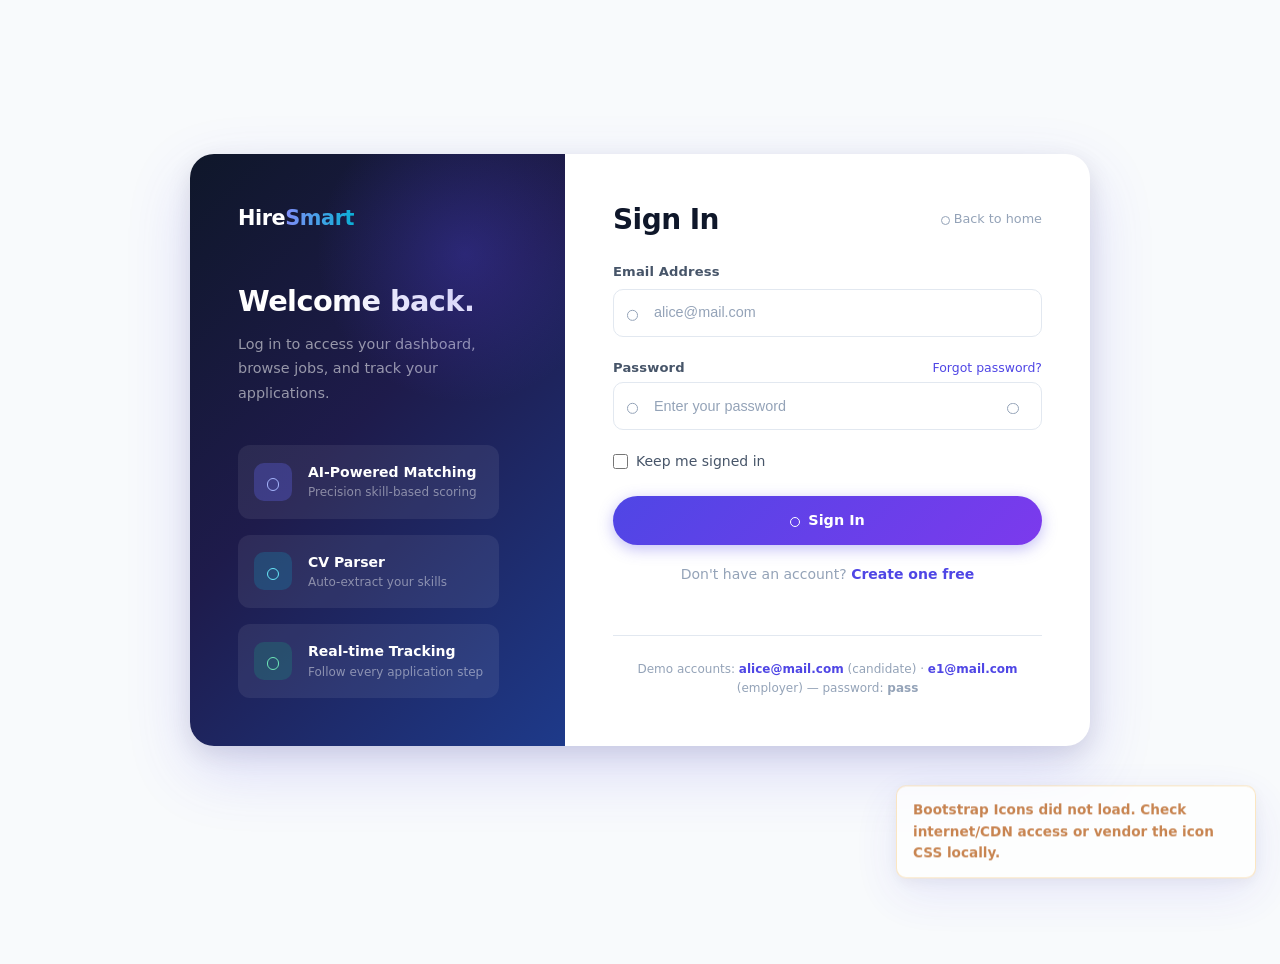
==== frontend/dashboard_candidate.html @ 5da50baa "tried frontend, fixed connection b/w frontend and backend" ====
<!DOCTYPE html>
<html lang="en">
<head>
  <meta charset="UTF-8">
  <meta name="viewport" content="width=device-width, initial-scale=1.0">
  <title>Dashboard — HireSmart</title>
  <link href="https://cdn.jsdelivr.net/npm/bootstrap@5.3.0/dist/css/bootstrap.min.css" rel="stylesheet">
  <link href="https://cdn.jsdelivr.net/npm/bootstrap-icons@1.11.0/font/bootstrap-icons.css" rel="stylesheet">
  <link href="https://fonts.googleapis.com/css2?family=Inter:wght@300;400;500;600;700;800&display=swap" rel="stylesheet">
  <link href="styles.css" rel="stylesheet">
</head>
<body>

<div class="sidebar-overlay" id="sidebarOverlay" onclick="closeSidebar()"></div>

<div class="app-layout">

  <!-- Sidebar -->
  <aside class="sidebar" id="sidebar">
    <div class="sidebar-brand">
      <a href="index.html" class="sidebar-brand-text text-decoration-none">Hire<span>Smart</span></a>
    </div>

    <div class="sidebar-section-label">Main</div>
    <nav class="sidebar-nav">
      <a href="dashboard_candidate.html" class="sidebar-link active">
        <i class="bi bi-grid-1x2"></i> Dashboard
      </a>
      <a href="jobs.html" class="sidebar-link">
        <i class="bi bi-briefcase"></i> Browse Jobs
      </a>
      <a href="applications.html" class="sidebar-link">
        <i class="bi bi-send"></i> My Applications
      </a>
      <a href="parse_cv.html" class="sidebar-link">
        <i class="bi bi-file-earmark-person"></i> Parse CV
      </a>
    </nav>

    <div class="sidebar-section-label">Account</div>
    <nav class="sidebar-nav">
      <a href="#" class="sidebar-link">
        <i class="bi bi-person-circle"></i> My Profile
      </a>
      <a href="#" class="sidebar-link">
        <i class="bi bi-gear"></i> Settings
      </a>
      <a href="login.html" class="sidebar-link" style="color:rgba(239,68,68,.7);">
        <i class="bi bi-box-arrow-left"></i> Log Out
      </a>
    </nav>

    <div class="sidebar-footer">
      <div class="sidebar-user">
        <div class="sidebar-avatar">JS</div>
        <div class="sidebar-user-info">
          <div class="sidebar-user-name">Jane Smith</div>
          <div class="sidebar-user-role">Candidate</div>
        </div>
        <i class="bi bi-three-dots-vertical ms-auto" style="color:rgba(255,255,255,.3);font-size:.85rem;"></i>
      </div>
    </div>
  </aside>

  <!-- Main -->
  <div class="main-content">

    <!-- Header -->
    <header class="main-header">
      <div class="d-flex align-items-center gap-3">
        <button class="sidebar-toggle" onclick="openSidebar()"><i class="bi bi-list"></i></button>
        <div>
          <h1 class="main-header-title">Dashboard</h1>
        </div>
      </div>
      <div class="d-flex align-items-center gap-2">
        <button class="btn-icon" title="Notifications" type="button">
          <i class="bi bi-bell"></i>
        </button>
        <div class="sidebar-avatar" style="width:36px;height:36px;font-size:.78rem;cursor:pointer;">JS</div>
      </div>
    </header>

    <div class="main-body">

      <!-- Welcome Banner -->
      <div class="mb-4 p-4 animate-fade-up" style="background:var(--grad-primary);border-radius:var(--radius-xl);position:relative;overflow:hidden;">
        <div style="position:absolute;right:-20px;top:-20px;width:180px;height:180px;border-radius:50%;background:rgba(255,255,255,.07);"></div>
        <div style="position:absolute;right:80px;bottom:-30px;width:120px;height:120px;border-radius:50%;background:rgba(255,255,255,.05);"></div>
        <div class="position-relative">
          <p style="color:rgba(255,255,255,.7);font-size:.8rem;font-weight:600;letter-spacing:.06em;text-transform:uppercase;margin-bottom:.4rem;">Good morning</p>
          <h2 id="welcomeTitle" style="color:#fff;font-weight:800;font-size:1.6rem;letter-spacing:-.02em;margin-bottom:.5rem;">Welcome back!</h2>
          <p style="color:rgba(255,255,255,.65);font-size:.875rem;margin-bottom:1.25rem;">You have <strong style="color:#fff;">3 new job matches</strong> and <strong style="color:#fff;">1 pending interview</strong> this week.</p>
          <div class="d-flex gap-2 flex-wrap">
            <a href="jobs.html" class="btn btn-sm" style="background:rgba(255,255,255,.15);color:#fff;border:1px solid rgba(255,255,255,.2);border-radius:var(--radius-pill);font-weight:600;font-size:.82rem;padding:.4rem 1rem;text-decoration:none;">
              <i class="bi bi-search me-1"></i> Browse Jobs
            </a>
            <a href="parse_cv.html" class="btn btn-sm" style="background:rgba(255,255,255,.1);color:rgba(255,255,255,.8);border:1px solid rgba(255,255,255,.15);border-radius:var(--radius-pill);font-weight:600;font-size:.82rem;padding:.4rem 1rem;text-decoration:none;">
              <i class="bi bi-upload me-1"></i> Update CV
            </a>
          </div>
        </div>
      </div>

      <!-- Stat Cards -->
      <div class="row g-3 mb-4">
        <div class="col-6 col-lg-3 animate-fade-up delay-1">
          <div class="card-stat">
            <div class="stat-icon" style="background:rgba(79,70,229,.1);">
              <i class="bi bi-send" style="color:var(--primary);"></i>
            </div>
            <div class="stat-value">7</div>
            <div class="stat-label">Jobs Applied</div>
            <div class="stat-delta" style="color:var(--success);"><i class="bi bi-arrow-up-short"></i>2 this week</div>
          </div>
        </div>
        <div class="col-6 col-lg-3 animate-fade-up delay-2">
          <div class="card-stat" style="--card-color:var(--warning);">
            <div class="stat-icon" style="background:rgba(245,158,11,.1);">
              <i class="bi bi-calendar-check" style="color:var(--warning);"></i>
            </div>
            <div class="stat-value">1</div>
            <div class="stat-label">Interviews</div>
            <div class="stat-delta" style="color:var(--warning);"><i class="bi bi-clock me-1"></i>Upcoming</div>
          </div>
        </div>
        <div class="col-6 col-lg-3 animate-fade-up delay-3">
          <div class="card-stat">
            <div class="stat-icon" style="background:rgba(16,185,129,.1);">
              <i class="bi bi-graph-up" style="color:var(--success);"></i>
            </div>
            <div class="stat-value">74%</div>
            <div class="stat-label">Avg Match Score</div>
            <div class="stat-delta" style="color:var(--success);"><i class="bi bi-arrow-up-short"></i>+6% from profile</div>
          </div>
        </div>
        <div class="col-6 col-lg-3 animate-fade-up delay-4">
          <div class="card-stat">
            <div class="stat-icon" style="background:rgba(6,182,212,.1);">
              <i class="bi bi-award" style="color:var(--accent);"></i>
            </div>
            <div class="stat-value">12</div>
            <div class="stat-label">Skills Listed</div>
            <div class="stat-delta" style="color:var(--accent);"><i class="bi bi-plus me-1"></i>Add more skills</div>
          </div>
        </div>
      </div>

      <div class="row g-4">

        <!-- Top Matches -->
        <div class="col-lg-7">
          <div class="card-modern h-100">
            <div class="d-flex align-items-center justify-content-between p-4 pb-3">
              <div>
                <h6 class="fw-700 mb-0">Top Job Matches</h6>
                <p class="text-muted mb-0" style="font-size:.78rem;">Based on your skill profile</p>
              </div>
              <a href="jobs.html" class="btn btn-soft-primary btn-sm">View All</a>
            </div>
            <div class="section-divider" style="margin:0;"></div>

            <div id="topMatchesList">
            <!-- Job match item -->
            <div class="p-4 d-flex align-items-start gap-3" style="border-bottom:1px solid var(--border);">
              <div class="company-logo-placeholder">TS</div>
              <div style="flex:1;min-width:0;">
                <div class="d-flex align-items-start justify-content-between gap-2 mb-1">
                  <div>
                    <div class="fw-700" style="font-size:.95rem;">Full Stack Developer</div>
                    <div style="font-size:.78rem;color:var(--text-muted);">TechSphere Inc. · Remote</div>
                  </div>
                  <span class="badge-modern badge-open flex-shrink-0">Open</span>
                </div>
                <div class="d-flex flex-wrap gap-1 mb-2 mt-1">
                  <span class="skill-tag programming">Python</span>
                  <span class="skill-tag framework">React</span>
                  <span class="skill-tag database">MySQL</span>
                </div>
                <div class="d-flex align-items-center justify-content-between">
                  <span style="font-size:.78rem;color:var(--text-muted);"><i class="bi bi-cash-coin me-1"></i>$60k–$90k</span>
                  <a href="jobs.html" class="btn btn-soft-primary" style="font-size:.78rem;padding:.3rem .85rem;">Apply Now</a>
                </div>
              </div>
              <div class="match-ring-wrap match-ring-high flex-shrink-0">
                <svg viewBox="0 0 76 76" width="76" height="76">
                  <circle class="match-ring-bg" cx="38" cy="38" r="32"/>
                  <circle class="match-ring-arc" cx="38" cy="38" r="32" stroke-dasharray="176 201"/>
                </svg>
                <span class="match-ring-value">88%</span>
              </div>
            </div>

            <div class="p-4 d-flex align-items-start gap-3" style="border-bottom:1px solid var(--border);">
              <div class="company-logo-placeholder" style="background:linear-gradient(135deg,#06b6d4,#3b82f6);">CV</div>
              <div style="flex:1;min-width:0;">
                <div class="d-flex align-items-start justify-content-between gap-2 mb-1">
                  <div>
                    <div class="fw-700" style="font-size:.95rem;">Data Analyst</div>
                    <div style="font-size:.78rem;color:var(--text-muted);">CloudVision · Hybrid · Bangalore</div>
                  </div>
                  <span class="badge-modern badge-open flex-shrink-0">Open</span>
                </div>
                <div class="d-flex flex-wrap gap-1 mb-2 mt-1">
                  <span class="skill-tag data">Python</span>
                  <span class="skill-tag data">Tableau</span>
                  <span class="skill-tag database">SQL</span>
                </div>
                <div class="d-flex align-items-center justify-content-between">
                  <span style="font-size:.78rem;color:var(--text-muted);"><i class="bi bi-cash-coin me-1"></i>$45k–$65k</span>
                  <a href="jobs.html" class="btn btn-soft-primary" style="font-size:.78rem;padding:.3rem .85rem;">Apply Now</a>
                </div>
              </div>
              <div class="match-ring-wrap match-ring-mid flex-shrink-0">
                <svg viewBox="0 0 76 76" width="76" height="76">
                  <circle class="match-ring-bg" cx="38" cy="38" r="32"/>
                  <circle class="match-ring-arc" cx="38" cy="38" r="32" stroke-dasharray="127 201"/>
                </svg>
                <span class="match-ring-value">63%</span>
              </div>
            </div>

            <div class="p-4 d-flex align-items-start gap-3">
              <div class="company-logo-placeholder" style="background:linear-gradient(135deg,#f59e0b,#ef4444);">DD</div>
              <div style="flex:1;min-width:0;">
                <div class="d-flex align-items-start justify-content-between gap-2 mb-1">
                  <div>
                    <div class="fw-700" style="font-size:.95rem;">Backend Engineer</div>
                    <div style="font-size:.78rem;color:var(--text-muted);">DataDrive · On-site · Mumbai</div>
                  </div>
                  <span class="badge-modern badge-open flex-shrink-0">Open</span>
                </div>
                <div class="d-flex flex-wrap gap-1 mb-2 mt-1">
                  <span class="skill-tag programming">Java</span>
                  <span class="skill-tag framework">Spring Boot</span>
                  <span class="skill-tag cloud">Docker</span>
                </div>
                <div class="d-flex align-items-center justify-content-between">
                  <span style="font-size:.78rem;color:var(--text-muted);"><i class="bi bi-cash-coin me-1"></i>$55k–$80k</span>
                  <a href="jobs.html" class="btn btn-soft-primary" style="font-size:.78rem;padding:.3rem .85rem;">Apply Now</a>
                </div>
              </div>
              <div class="match-ring-wrap match-ring-low flex-shrink-0">
                <svg viewBox="0 0 76 76" width="76" height="76">
                  <circle class="match-ring-bg" cx="38" cy="38" r="32"/>
                  <circle class="match-ring-arc" cx="38" cy="38" r="32" stroke-dasharray="86 201"/>
                </svg>
                <span class="match-ring-value">43%</span>
              </div>
            </div>
            </div>
          </div>
        </div>

        <!-- Right column -->
        <div class="col-lg-5 d-flex flex-column gap-4">

          <!-- Recent Applications -->
          <div class="card-modern">
            <div class="d-flex align-items-center justify-content-between p-4 pb-3">
              <h6 class="fw-700 mb-0">Recent Applications</h6>
              <a href="applications.html" class="btn btn-soft-primary btn-sm">See All</a>
            </div>
            <div class="section-divider" style="margin:0;"></div>
            <div style="padding:.5rem 0;">
              <div class="d-flex align-items-center gap-3 px-4 py-2">
                <div style="width:34px;height:34px;border-radius:8px;background:linear-gradient(135deg,#818cf8,#a78bfa);display:flex;align-items:center;justify-content:center;font-weight:700;color:#fff;font-size:.7rem;flex-shrink:0;">TS</div>
                <div style="flex:1;min-width:0;">
                  <div style="font-weight:600;font-size:.85rem;white-space:nowrap;overflow:hidden;text-overflow:ellipsis;">Full Stack Developer</div>
                  <div style="font-size:.72rem;color:var(--text-muted);">2 days ago</div>
                </div>
                <span class="badge-modern badge-shortlisted">Shortlisted</span>
              </div>
              <div class="d-flex align-items-center gap-3 px-4 py-2">
                <div style="width:34px;height:34px;border-radius:8px;background:linear-gradient(135deg,#06b6d4,#3b82f6);display:flex;align-items:center;justify-content:center;font-weight:700;color:#fff;font-size:.7rem;flex-shrink:0;">CV</div>
                <div style="flex:1;min-width:0;">
                  <div style="font-weight:600;font-size:.85rem;white-space:nowrap;overflow:hidden;text-overflow:ellipsis;">Data Analyst</div>
                  <div style="font-size:.72rem;color:var(--text-muted);">5 days ago</div>
                </div>
                <span class="badge-modern badge-pending">Pending</span>
              </div>
              <div class="d-flex align-items-center gap-3 px-4 py-2">
                <div style="width:34px;height:34px;border-radius:8px;background:linear-gradient(135deg,#10b981,#059669);display:flex;align-items:center;justify-content:center;font-weight:700;color:#fff;font-size:.7rem;flex-shrink:0;">IN</div>
                <div style="flex:1;min-width:0;">
                  <div style="font-weight:600;font-size:.85rem;white-space:nowrap;overflow:hidden;text-overflow:ellipsis;">ML Engineer</div>
                  <div style="font-size:.72rem;color:var(--text-muted);">1 week ago</div>
                </div>
                <span class="badge-modern badge-interview">Interview</span>
              </div>
            </div>
          </div>

          <!-- Skills Card -->
          <div class="card-modern">
            <div class="d-flex align-items-center justify-content-between p-4 pb-3">
              <h6 class="fw-700 mb-0">My Skills</h6>
              <a href="parse_cv.html" class="btn btn-soft-primary btn-sm">
                <i class="bi bi-plus me-1"></i>Update
              </a>
            </div>
            <div class="section-divider" style="margin:0;"></div>
            <div class="p-4">
              <div class="d-flex flex-wrap gap-2" id="candidateSkillsList">
                <span class="skill-tag programming">Python</span>
                <span class="skill-tag database">MySQL</span>
                <span class="skill-tag framework">React</span>
                <span class="skill-tag data">Machine Learning</span>
                <span class="skill-tag tools">Git</span>
                <span class="skill-tag cloud">AWS</span>
                <span class="skill-tag web">HTML</span>
                <span class="skill-tag web">CSS</span>
                <span class="skill-tag database">SQL</span>
                <span class="skill-tag programming">JavaScript</span>
                <span class="skill-tag tools">Debugging</span>
                <span class="skill-tag soft">Problem Solving</span>
              </div>
            </div>
          </div>

        </div>
      </div>
    </div>
  </div>
</div>

  <script src="https://cdn.jsdelivr.net/npm/bootstrap@5.3.0/dist/js/bootstrap.bundle.min.js"></script>
  <script src="ui.js"></script>
  <script src="api.js"></script>
<script>
  function openSidebar() {
    document.getElementById('sidebar').classList.add('open');
    document.getElementById('sidebarOverlay').classList.add('show');
  }
  function closeSidebar() {
    document.getElementById('sidebar').classList.remove('open');
    document.getElementById('sidebarOverlay').classList.remove('show');
  }

  function dashboardMatchRow(job) {
    const score = Math.round(job.match_score || 0);
    const ringClass = score >= 75 ? 'match-ring-high' : score >= 50 ? 'match-ring-mid' : 'match-ring-low';
    const dash = Math.round((score / 100) * 201);
    return `
      <div class="p-4 d-flex align-items-start gap-3" style="border-bottom:1px solid var(--border);">
        <div class="company-logo-placeholder">${initials(job.company_name)}</div>
        <div style="flex:1;min-width:0;">
          <div class="d-flex align-items-start justify-content-between gap-2 mb-1">
            <div>
              <div class="fw-700" style="font-size:.95rem;">${escapeHtml(job.job_title)}</div>
              <div style="font-size:.78rem;color:var(--text-muted);">${escapeHtml(job.company_name)} · ${escapeHtml(job.location || 'Not specified')}</div>
            </div>
            <span class="badge-modern badge-open flex-shrink-0">Open</span>
          </div>
          <div class="d-flex flex-wrap gap-1 mb-2 mt-1">${skillTags(job.skills)}</div>
          <div class="d-flex align-items-center justify-content-between">
            <span style="font-size:.78rem;color:var(--text-muted);"><i class="bi bi-cash-coin me-1"></i>${escapeHtml(job.salary_range || 'Salary not listed')}</span>
            <a href="jobs.html" class="btn btn-soft-primary" style="font-size:.78rem;padding:.3rem .85rem;">Apply Now</a>
          </div>
        </div>
        <div class="match-ring-wrap ${ringClass} flex-shrink-0">
          <svg viewBox="0 0 76 76" width="76" height="76">
            <circle class="match-ring-bg" cx="38" cy="38" r="32"/>
            <circle class="match-ring-arc" cx="38" cy="38" r="32" stroke-dasharray="${dash} 201"/>
          </svg>
          <span class="match-ring-value">${score}%</span>
        </div>
      </div>`;
  }

  async function loadCandidateDashboard() {
    const user = await requireCurrentUser('candidate');
    if (!user) return;

    try {
      const data = await apiRequest('candidate_dashboard.php');
      document.getElementById('welcomeTitle').textContent = `Welcome back, ${data.user.name}!`;
      const values = document.querySelectorAll('.stat-value');
      values[0].textContent = data.stats.applications;
      values[1].textContent = data.stats.interviews;
      values[2].textContent = `${data.stats.avg_match}%`;
      values[3].textContent = data.stats.skills;

      document.getElementById('topMatchesList').innerHTML = data.matches.length
        ? data.matches.map(dashboardMatchRow).join('')
        : '<div class="empty-state"><i class="bi bi-briefcase"></i>No open matches yet.</div>';

      document.getElementById('candidateSkillsList').innerHTML = data.skills.length
        ? data.skills.map(skill => `<span class="skill-tag ${escapeHtml(skill.category)}">${escapeHtml(skill.skill_name)}</span>`).join('')
        : '<span style="color:var(--text-muted);font-size:.875rem;">No skills yet. Upload your CV to build your profile.</span>';
    } catch (error) {
      showToast(error.message, 'warning');
    }
  }

  document.addEventListener('DOMContentLoaded', loadCandidateDashboard);
</script>
</body>
</html>
---- frontend/styles.css ----
/* =========================================================
   HireSmart — Master Stylesheet
   ========================================================= */

/* 1. Design Tokens */
:root {
  --primary:        #4f46e5;
  --primary-light:  #818cf8;
  --primary-dark:   #3730a3;
  --accent:         #06b6d4;
  --success:        #10b981;
  --warning:        #f59e0b;
  --danger:         #ef4444;

  --bg:             #f8fafc;
  --surface:        #ffffff;
  --surface-alt:    #f1f5f9;
  --border:         #e2e8f0;
  --border-strong:  #cbd5e1;

  --text:           #0f172a;
  --text-secondary: #475569;
  --text-muted:     #94a3b8;

  --shadow-xs:  0 1px 3px rgba(0,0,0,.07);
  --shadow-sm:  0 2px 8px rgba(0,0,0,.08);
  --shadow-md:  0 8px 24px rgba(79,70,229,.1), 0 2px 8px rgba(0,0,0,.06);
  --shadow-lg:  0 16px 48px rgba(79,70,229,.15), 0 4px 16px rgba(0,0,0,.08);
  --shadow-xl:  0 24px 64px rgba(79,70,229,.18), 0 8px 24px rgba(0,0,0,.1);

  --radius-xs:  6px;
  --radius-sm:  10px;
  --radius-md:  14px;
  --radius-lg:  18px;
  --radius-xl:  24px;
  --radius-pill:50px;

  --sidebar-w:  260px;
  --nav-h:      68px;

  --grad-primary: linear-gradient(135deg, #4f46e5 0%, #7c3aed 100%);
  --grad-hero:    linear-gradient(135deg, #0f172a 0%, #1e1b4b 45%, #1e3a8a 100%);
  --grad-card:    linear-gradient(135deg, #667eea 0%, #764ba2 100%);
  --grad-accent:  linear-gradient(135deg, #06b6d4 0%, #3b82f6 100%);
}

/* 2. Base */
*, *::before, *::after { box-sizing: border-box; }

html { scroll-behavior: smooth; }

body {
  font-family: 'Inter', system-ui, -apple-system, sans-serif;
  background: var(--bg);
  color: var(--text);
  line-height: 1.6;
  -webkit-font-smoothing: antialiased;
}

/* 3. Scrollbar */
::-webkit-scrollbar { width: 6px; height: 6px; }
::-webkit-scrollbar-track { background: transparent; }
::-webkit-scrollbar-thumb { background: var(--border-strong); border-radius: 99px; }
::-webkit-scrollbar-thumb:hover { background: var(--primary-light); }

/* 4. Typography */
h1, h2, h3, h4, h5, h6 {
  font-weight: 700;
  line-height: 1.25;
  color: var(--text);
}

.text-gradient {
  background: var(--grad-primary);
  -webkit-background-clip: text;
  -webkit-text-fill-color: transparent;
  background-clip: text;
}

.text-gradient-cyan {
  background: var(--grad-accent);
  -webkit-background-clip: text;
  -webkit-text-fill-color: transparent;
  background-clip: text;
}

.section-label {
  font-size: .75rem;
  font-weight: 600;
  letter-spacing: .1em;
  text-transform: uppercase;
  color: var(--primary-light);
}

/* 5. Public Navbar (glass) */
.navbar-glass {
  background: rgba(255,255,255,.85);
  backdrop-filter: blur(16px);
  -webkit-backdrop-filter: blur(16px);
  border-bottom: 1px solid rgba(226,232,240,.6);
  height: var(--nav-h);
  box-shadow: var(--shadow-xs);
  transition: all .3s ease;
}

.navbar-glass.scrolled {
  background: rgba(255,255,255,.97);
  box-shadow: var(--shadow-sm);
}

.navbar-brand-logo {
  font-size: 1.4rem;
  font-weight: 800;
  background: var(--grad-primary);
  -webkit-background-clip: text;
  -webkit-text-fill-color: transparent;
  background-clip: text;
  letter-spacing: -.02em;
}

.navbar-brand-logo span {
  background: var(--grad-accent);
  -webkit-background-clip: text;
  -webkit-text-fill-color: transparent;
  background-clip: text;
}

.nav-link-custom {
  font-weight: 500;
  color: var(--text-secondary) !important;
  transition: color .2s;
  font-size: .9rem;
}

.nav-link-custom:hover { color: var(--primary) !important; }

/* 6. Sidebar */
.sidebar {
  position: fixed;
  top: 0; left: 0;
  width: var(--sidebar-w);
  height: 100vh;
  background: var(--grad-hero);
  display: flex;
  flex-direction: column;
  z-index: 1000;
  overflow-y: auto;
  overflow-x: hidden;
  transition: transform .3s ease;
}

.sidebar-brand {
  padding: 1.5rem 1.5rem 1rem;
  border-bottom: 1px solid rgba(255,255,255,.08);
}

.sidebar-brand-text {
  font-size: 1.3rem;
  font-weight: 800;
  color: #fff;
  letter-spacing: -.02em;
}

.sidebar-brand-text span {
  background: linear-gradient(90deg,#818cf8,#06b6d4);
  -webkit-background-clip: text;
  -webkit-text-fill-color: transparent;
  background-clip: text;
}

.sidebar-section-label {
  font-size: .65rem;
  font-weight: 600;
  letter-spacing: .12em;
  text-transform: uppercase;
  color: rgba(255,255,255,.35);
  padding: 1.25rem 1.5rem .4rem;
}

.sidebar-nav { padding: 0 .75rem; flex: 1; }

.sidebar-link {
  display: flex;
  align-items: center;
  gap: .75rem;
  padding: .65rem .85rem;
  border-radius: var(--radius-sm);
  color: rgba(255,255,255,.65);
  font-size: .875rem;
  font-weight: 500;
  text-decoration: none;
  transition: all .2s ease;
  margin-bottom: .15rem;
}

.sidebar-link i {
  font-size: 1rem;
  width: 1.25rem;
  text-align: center;
  flex-shrink: 0;
}

.sidebar-link:hover {
  background: rgba(255,255,255,.1);
  color: #fff;
  transform: translateX(3px);
}

.sidebar-link.active {
  background: rgba(79,70,229,.5);
  color: #fff;
  box-shadow: 0 4px 12px rgba(79,70,229,.3);
}

.sidebar-link.active i { color: var(--primary-light); }

.sidebar-footer {
  padding: 1rem .75rem 1.25rem;
  border-top: 1px solid rgba(255,255,255,.08);
}

.sidebar-user {
  display: flex;
  align-items: center;
  gap: .75rem;
  padding: .75rem;
  border-radius: var(--radius-sm);
  cursor: pointer;
  transition: background .2s;
}

.sidebar-user:hover { background: rgba(255,255,255,.07); }

.sidebar-avatar {
  width: 38px;
  height: 38px;
  border-radius: 50%;
  background: var(--grad-primary);
  display: flex;
  align-items: center;
  justify-content: center;
  font-weight: 700;
  color: #fff;
  font-size: .85rem;
  flex-shrink: 0;
}

.sidebar-user-info { overflow: hidden; }

.sidebar-user-name {
  font-size: .85rem;
  font-weight: 600;
  color: #fff;
  white-space: nowrap;
  overflow: hidden;
  text-overflow: ellipsis;
}

.sidebar-user-role {
  font-size: .72rem;
  color: rgba(255,255,255,.45);
}

/* Sidebar-based page layout */
.app-layout {
  display: flex;
  min-height: 100vh;
}

.main-content {
  margin-left: var(--sidebar-w);
  flex: 1;
  min-height: 100vh;
  background: var(--bg);
}

.main-header {
  background: var(--surface);
  border-bottom: 1px solid var(--border);
  padding: .85rem 2rem;
  display: flex;
  align-items: center;
  justify-content: space-between;
  position: sticky;
  top: 0;
  z-index: 100;
  box-shadow: var(--shadow-xs);
}

.main-header-title {
  font-size: 1.15rem;
  font-weight: 700;
  color: var(--text);
  margin: 0;
}

.main-body { padding: 2rem; }

/* 7. Hero Section */
.hero-section {
  background: var(--grad-hero);
  min-height: 100vh;
  display: flex;
  align-items: center;
  position: relative;
  overflow: hidden;
}

.hero-section::before {
  content: '';
  position: absolute;
  width: 800px; height: 800px;
  border-radius: 50%;
  background: radial-gradient(circle, rgba(79,70,229,.2) 0%, transparent 70%);
  top: -200px; right: -200px;
  pointer-events: none;
}

.hero-section::after {
  content: '';
  position: absolute;
  width: 600px; height: 600px;
  border-radius: 50%;
  background: radial-gradient(circle, rgba(6,182,212,.12) 0%, transparent 70%);
  bottom: -100px; left: -100px;
  pointer-events: none;
}

.hero-badge {
  display: inline-flex;
  align-items: center;
  gap: .5rem;
  background: rgba(255,255,255,.08);
  border: 1px solid rgba(255,255,255,.15);
  border-radius: var(--radius-pill);
  padding: .35rem 1rem;
  font-size: .8rem;
  font-weight: 500;
  color: rgba(255,255,255,.9);
  backdrop-filter: blur(8px);
  margin-bottom: 1.5rem;
}

.hero-badge .dot {
  width: 6px; height: 6px;
  border-radius: 50%;
  background: var(--accent);
  animation: pulse-dot 2s infinite;
}

.hero-title {
  font-size: clamp(2.5rem, 5vw, 4rem);
  font-weight: 800;
  color: #fff;
  letter-spacing: -.03em;
  line-height: 1.1;
  margin-bottom: 1.25rem;
}

.hero-title .highlight {
  background: linear-gradient(90deg, #818cf8, #06b6d4);
  -webkit-background-clip: text;
  -webkit-text-fill-color: transparent;
  background-clip: text;
}

.hero-subtitle {
  font-size: 1.125rem;
  color: rgba(255,255,255,.65);
  max-width: 500px;
  margin-bottom: 2.5rem;
  line-height: 1.7;
}

.hero-card {
  background: rgba(255,255,255,.07);
  backdrop-filter: blur(20px);
  border: 1px solid rgba(255,255,255,.12);
  border-radius: var(--radius-xl);
  padding: 2rem;
  box-shadow: var(--shadow-xl);
}

/* Floating orbs for hero visual */
.orb {
  position: absolute;
  border-radius: 50%;
  filter: blur(60px);
  opacity: .15;
  pointer-events: none;
  animation: float 8s ease-in-out infinite;
}

.orb-1 { width: 350px; height: 350px; background: var(--primary); top: 10%; right: 5%; animation-delay: 0s; }
.orb-2 { width: 250px; height: 250px; background: var(--accent);  bottom: 15%; right: 20%; animation-delay: -3s; }
.orb-3 { width: 200px; height: 200px; background: #7c3aed; top: 50%; left: 5%; animation-delay: -5s; }

/* 8. Cards */
.card-modern {
  background: var(--surface);
  border: 1px solid var(--border);
  border-radius: var(--radius-lg);
  box-shadow: var(--shadow-sm);
  transition: transform .25s ease, box-shadow .25s ease;
  overflow: hidden;
}

.card-modern:hover {
  transform: translateY(-4px);
  box-shadow: var(--shadow-md);
}

.card-glass {
  background: rgba(255,255,255,.6);
  backdrop-filter: blur(12px);
  border: 1px solid rgba(255,255,255,.8);
  border-radius: var(--radius-lg);
  box-shadow: var(--shadow-sm);
}

.card-stat {
  background: var(--surface);
  border: 1px solid var(--border);
  border-radius: var(--radius-lg);
  padding: 1.5rem;
  transition: transform .25s, box-shadow .25s;
  position: relative;
  overflow: hidden;
}

.card-stat::before {
  content: '';
  position: absolute;
  top: 0; left: 0;
  width: 4px; height: 100%;
  background: var(--grad-primary);
  border-radius: 4px 0 0 4px;
}

.card-stat:hover { transform: translateY(-3px); box-shadow: var(--shadow-md); }

.card-stat .stat-icon {
  width: 48px; height: 48px;
  border-radius: var(--radius-sm);
  display: flex;
  align-items: center;
  justify-content: center;
  font-size: 1.4rem;
  margin-bottom: 1rem;
}

.card-stat .stat-value {
  font-size: 2rem;
  font-weight: 800;
  color: var(--text);
  line-height: 1;
  margin-bottom: .25rem;
}

.card-stat .stat-label {
  font-size: .8rem;
  font-weight: 500;
  color: var(--text-muted);
  text-transform: uppercase;
  letter-spacing: .05em;
}

.card-stat .stat-delta {
  font-size: .8rem;
  font-weight: 600;
  margin-top: .5rem;
}

/* 9. Buttons */
.btn-primary-grad {
  background: var(--grad-primary);
  color: #fff !important;
  border: none;
  border-radius: var(--radius-pill);
  font-weight: 600;
  font-size: .9rem;
  padding: .65rem 1.75rem;
  box-shadow: 0 4px 15px rgba(79,70,229,.35);
  transition: transform .2s, box-shadow .2s, filter .2s;
}

.btn-primary-grad:hover {
  transform: translateY(-2px);
  box-shadow: 0 8px 24px rgba(79,70,229,.45);
  filter: brightness(1.05);
  color: #fff !important;
}

.btn-primary-grad:active { transform: translateY(0); }

.btn-primary-grad.btn-lg { padding: .85rem 2.25rem; font-size: 1rem; }

.btn-outline-light-custom {
  background: transparent;
  color: rgba(255,255,255,.85) !important;
  border: 1.5px solid rgba(255,255,255,.3);
  border-radius: var(--radius-pill);
  font-weight: 600;
  font-size: .9rem;
  padding: .65rem 1.75rem;
  transition: all .2s;
}

.btn-outline-light-custom:hover {
  background: rgba(255,255,255,.1);
  border-color: rgba(255,255,255,.6);
  color: #fff !important;
}

.btn-outline-light-custom.btn-lg { padding: .85rem 2.25rem; font-size: 1rem; }

.btn-soft-primary {
  background: rgba(79,70,229,.1);
  color: var(--primary) !important;
  border: none;
  border-radius: var(--radius-pill);
  font-weight: 600;
  font-size: .85rem;
  padding: .5rem 1.25rem;
  transition: all .2s;
}

.btn-soft-primary:hover {
  background: rgba(79,70,229,.18);
  transform: translateY(-1px);
}

.btn-soft-danger {
  background: rgba(239,68,68,.1);
  color: var(--danger) !important;
  border: none;
  border-radius: var(--radius-pill);
  font-weight: 600;
  font-size: .85rem;
  padding: .5rem 1.25rem;
  transition: all .2s;
}

.btn-soft-danger:hover { background: rgba(239,68,68,.18); }

.btn-icon {
  width: 38px; height: 38px;
  border-radius: 50%;
  display: inline-flex;
  align-items: center;
  justify-content: center;
  border: 1px solid var(--border);
  background: var(--surface);
  color: var(--text-secondary);
  cursor: pointer;
  transition: all .2s;
  font-size: .9rem;
}

.btn-icon:hover {
  background: var(--primary);
  color: #fff;
  border-color: var(--primary);
}

/* 10. Forms */
.form-group { margin-bottom: 1.25rem; }

.form-label-custom {
  font-size: .82rem;
  font-weight: 600;
  color: var(--text-secondary);
  margin-bottom: .45rem;
  display: block;
  letter-spacing: .01em;
}

.form-control-custom {
  width: 100%;
  padding: .72rem 1rem;
  border: 1.5px solid var(--border);
  border-radius: var(--radius-sm);
  font-size: .9rem;
  font-family: 'Inter', sans-serif;
  color: var(--text);
  background: var(--surface);
  transition: border-color .2s, box-shadow .2s;
  outline: none;
}

.form-control-custom:focus {
  border-color: var(--primary-light);
  box-shadow: 0 0 0 4px rgba(79,70,229,.12);
}

.form-control-custom::placeholder { color: var(--text-muted); }

.form-select-custom {
  appearance: none;
  background-image: url("data:image/svg+xml,%3Csvg xmlns='http://www.w3.org/2000/svg' width='16' height='16' viewBox='0 0 24 24' fill='none' stroke='%2394a3b8' stroke-width='2'%3E%3Cpath d='M6 9l6 6 6-6'/%3E%3C/svg%3E");
  background-repeat: no-repeat;
  background-position: right .75rem center;
  padding-right: 2.5rem;
}

.input-with-icon { position: relative; }

.input-with-icon > i {
  position: absolute;
  left: .9rem;
  top: 50%;
  transform: translateY(-50%);
  color: var(--text-muted);
  font-size: .95rem;
  pointer-events: none;
}

.input-with-icon .form-control-custom { padding-left: 2.5rem; }

.password-toggle {
  position: absolute;
  right: .75rem;
  top: 50%;
  transform: translateY(-50%);
  width: 34px;
  height: 34px;
  border: 0;
  border-radius: 50%;
  background: transparent;
  color: var(--text-muted);
  display: inline-flex;
  align-items: center;
  justify-content: center;
  cursor: pointer;
  transition: background .2s, color .2s;
}

.password-toggle:hover {
  background: var(--surface-alt);
  color: var(--primary);
}

.password-toggle i {
  position: static;
  transform: none;
  pointer-events: auto;
}

.input-with-icon.has-password-toggle .form-control-custom {
  padding-right: 3rem;
}

.auth-card {
  background: var(--surface);
  border-radius: var(--radius-xl);
  box-shadow: var(--shadow-xl);
  overflow: hidden;
}

.auth-panel {
  background: var(--grad-hero);
  min-height: 100%;
  display: flex;
  flex-direction: column;
  align-items: flex-start;
  justify-content: center;
  padding: 3rem;
  position: relative;
  overflow: hidden;
}

.auth-panel::before {
  content: '';
  position: absolute;
  width: 300px; height: 300px;
  border-radius: 50%;
  background: radial-gradient(circle, rgba(79,70,229,.3) 0%, transparent 70%);
  top: -50px; right: -50px;
}

.auth-form-panel { padding: 3rem; }

/* Role toggle */
.role-toggle {
  display: flex;
  background: var(--surface-alt);
  border-radius: var(--radius-pill);
  padding: 4px;
  margin-bottom: 1.75rem;
}

.role-btn {
  flex: 1;
  padding: .55rem 1rem;
  border-radius: var(--radius-pill);
  border: none;
  background: transparent;
  font-size: .875rem;
  font-weight: 600;
  color: var(--text-muted);
  cursor: pointer;
  transition: all .25s;
  display: flex;
  align-items: center;
  justify-content: center;
  gap: .5rem;
}

.role-btn.active {
  background: var(--surface);
  color: var(--primary);
  box-shadow: var(--shadow-xs);
}

/* 11. Badges */
.badge-modern {
  display: inline-flex;
  align-items: center;
  gap: .3rem;
  padding: .3rem .75rem;
  border-radius: var(--radius-pill);
  font-size: .72rem;
  font-weight: 600;
  letter-spacing: .02em;
}

.badge-pending    { background: rgba(245,158,11,.12); color: #d97706; }
.badge-shortlisted{ background: rgba(16,185,129,.12); color: #059669; }
.badge-rejected   { background: rgba(239,68,68,.12);  color: #dc2626; }
.badge-interview  { background: rgba(79,70,229,.12);  color: var(--primary); }
.badge-open       { background: rgba(16,185,129,.12); color: #059669; }
.badge-closed     { background: rgba(148,163,184,.15);color: var(--text-muted); }

/* 12. Match Score Ring */
.match-ring-wrap {
  position: relative;
  width: 76px; height: 76px;
  display: inline-flex;
  align-items: center;
  justify-content: center;
  flex-shrink: 0;
}

.match-ring-wrap svg {
  position: absolute;
  top: 0; left: 0;
  transform: rotate(-90deg);
}

.match-ring-bg  { fill: none; stroke: var(--surface-alt); stroke-width: 6; }
.match-ring-arc { fill: none; stroke-width: 6; stroke-linecap: round; transition: stroke-dasharray .6s ease; }

.match-ring-value {
  font-size: .85rem;
  font-weight: 800;
  color: var(--text);
  position: relative;
  z-index: 1;
}

.match-ring-high  .match-ring-arc { stroke: var(--success); }
.match-ring-mid   .match-ring-arc { stroke: var(--warning); }
.match-ring-low   .match-ring-arc { stroke: var(--danger); }

.match-ring-high  .match-ring-value { color: var(--success); }
.match-ring-mid   .match-ring-value { color: var(--warning); }
.match-ring-low   .match-ring-value { color: var(--danger); }

/* 13. Skill Tags */
.skill-tag {
  display: inline-flex;
  align-items: center;
  gap: .3rem;
  padding: .28rem .72rem;
  border-radius: var(--radius-pill);
  font-size: .72rem;
  font-weight: 600;
  white-space: nowrap;
}

.skill-tag.programming { background: rgba(99,102,241,.12); color: #4f46e5; }
.skill-tag.database    { background: rgba(8,145,178,.12);  color: #0891b2; }
.skill-tag.framework   { background: rgba(124,58,237,.12); color: #7c3aed; }
.skill-tag.cloud       { background: rgba(2,132,199,.12);  color: #0284c7; }
.skill-tag.tools       { background: rgba(5,150,105,.12);  color: #059669; }
.skill-tag.data        { background: rgba(217,119,6,.12);  color: #d97706; }
.skill-tag.web         { background: rgba(219,39,119,.12); color: #db2777; }
.skill-tag.soft        { background: rgba(100,116,139,.12);color: #475569; }
.skill-tag.engineering { background: rgba(180,83,9,.12);   color: #b45309; }
.skill-tag.science     { background: rgba(22,163,74,.12);  color: #16a34a; }
.skill-tag.education   { background: rgba(124,58,237,.12); color: #7c3aed; }
.skill-tag.default     { background: var(--surface-alt);   color: var(--text-secondary); }

/* 14. Feature Cards (Landing) */
.feature-card {
  background: var(--surface);
  border: 1px solid var(--border);
  border-radius: var(--radius-lg);
  padding: 2rem 1.75rem;
  transition: transform .25s, box-shadow .25s, border-color .25s;
  height: 100%;
}

.feature-card:hover {
  transform: translateY(-6px);
  box-shadow: var(--shadow-md);
  border-color: var(--primary-light);
}

.feature-icon-wrap {
  width: 56px; height: 56px;
  border-radius: var(--radius-md);
  display: flex;
  align-items: center;
  justify-content: center;
  font-size: 1.5rem;
  margin-bottom: 1.25rem;
}

/* 15. Job Cards */
.job-card {
  background: var(--surface);
  border: 1.5px solid var(--border);
  border-radius: var(--radius-lg);
  padding: 1.5rem;
  transition: transform .25s, box-shadow .25s, border-color .25s;
  cursor: pointer;
}

.job-card:hover {
  transform: translateY(-3px);
  box-shadow: var(--shadow-md);
  border-color: var(--primary-light);
}

.company-logo-placeholder {
  width: 48px; height: 48px;
  border-radius: var(--radius-sm);
  background: var(--grad-primary);
  display: flex;
  align-items: center;
  justify-content: center;
  font-weight: 800;
  color: #fff;
  font-size: 1rem;
  flex-shrink: 0;
}

/* 16. Upload Zone */
.upload-zone {
  border: 2px dashed var(--border-strong);
  border-radius: var(--radius-xl);
  padding: 3.5rem 2rem;
  text-align: center;
  cursor: pointer;
  transition: all .25s ease;
  background: var(--surface-alt);
}

.upload-zone:hover, .upload-zone.drag-over {
  border-color: var(--primary);
  background: rgba(79,70,229,.04);
}

.upload-zone.drag-over {
  background: rgba(79,70,229,.07);
  transform: scale(1.01);
}

.upload-icon-wrap {
  width: 72px; height: 72px;
  background: rgba(79,70,229,.1);
  border-radius: 50%;
  display: flex;
  align-items: center;
  justify-content: center;
  font-size: 2rem;
  color: var(--primary);
  margin: 0 auto 1.25rem;
  transition: transform .25s;
}

.upload-zone:hover .upload-icon-wrap { transform: scale(1.1); }

/* 17. Steps (How it works) */
.step-number {
  width: 52px; height: 52px;
  border-radius: 50%;
  background: var(--grad-primary);
  color: #fff;
  font-weight: 800;
  font-size: 1.1rem;
  display: flex;
  align-items: center;
  justify-content: center;
  margin: 0 auto 1.25rem;
  box-shadow: 0 8px 20px rgba(79,70,229,.35);
}

.step-connector {
  flex: 1;
  height: 2px;
  background: linear-gradient(90deg, var(--primary-light), var(--accent));
  margin-top: calc(-2rem - 1px);
  opacity: .3;
}

/* 18. Stats Bar */
.stats-bar {
  background: var(--grad-primary);
  padding: 2.5rem 0;
}

.stat-item-bar .value {
  font-size: 2.5rem;
  font-weight: 800;
  color: #fff;
}

.stat-item-bar .label {
  font-size: .875rem;
  color: rgba(255,255,255,.65);
  font-weight: 500;
}

/* 19. Table */
.table-modern {
  width: 100%;
  border-collapse: collapse;
}

.table-modern th {
  font-size: .75rem;
  font-weight: 600;
  letter-spacing: .06em;
  text-transform: uppercase;
  color: var(--text-muted);
  padding: .75rem 1.25rem;
  background: var(--surface-alt);
  border-bottom: 1px solid var(--border);
}

.table-modern td {
  padding: 1rem 1.25rem;
  border-bottom: 1px solid var(--border);
  vertical-align: middle;
  font-size: .875rem;
}

.table-modern tr:last-child td { border-bottom: none; }

.table-modern tbody tr:hover { background: rgba(79,70,229,.03); }

/* 20. Filter sidebar (jobs page) */
.filter-panel {
  background: var(--surface);
  border: 1px solid var(--border);
  border-radius: var(--radius-lg);
  padding: 1.5rem;
  position: sticky;
  top: 1.5rem;
}

.filter-panel h6 {
  font-size: .8rem;
  font-weight: 700;
  letter-spacing: .06em;
  text-transform: uppercase;
  color: var(--text-muted);
  margin-bottom: 1rem;
  padding-bottom: .5rem;
  border-bottom: 1px solid var(--border);
}

.filter-check {
  display: flex;
  align-items: center;
  gap: .6rem;
  padding: .3rem 0;
  cursor: pointer;
  font-size: .875rem;
  color: var(--text-secondary);
}

.filter-check input[type=checkbox] {
  accent-color: var(--primary);
  width: 15px; height: 15px;
  cursor: pointer;
}

/* 21. Section Divider */
.section-divider {
  height: 1px;
  background: var(--border);
  margin: 2rem 0;
}

/* 22. Empty State */
.empty-state {
  text-align: center;
  padding: 4rem 2rem;
  color: var(--text-muted);
}

.empty-state i {
  font-size: 3.5rem;
  color: var(--border-strong);
  margin-bottom: 1rem;
  display: block;
}

/* 23. Progress bar */
.progress-modern {
  height: 8px;
  border-radius: 99px;
  background: var(--surface-alt);
  overflow: hidden;
}

.progress-modern .bar {
  height: 100%;
  border-radius: 99px;
  background: var(--grad-primary);
  transition: width .6s ease;
}

/* 24. Nav Tabs (custom) */
.tabs-custom {
  display: flex;
  gap: .25rem;
  background: var(--surface-alt);
  border-radius: var(--radius-pill);
  padding: 4px;
  border: 1px solid var(--border);
  width: fit-content;
}

.tab-btn {
  padding: .45rem 1.1rem;
  border-radius: var(--radius-pill);
  border: none;
  background: transparent;
  font-size: .82rem;
  font-weight: 600;
  color: var(--text-muted);
  cursor: pointer;
  transition: all .2s;
}

.tab-btn.active {
  background: var(--surface);
  color: var(--primary);
  box-shadow: var(--shadow-xs);
}

/* 25. Footer */
.footer-dark {
  background: #0f172a;
  color: rgba(255,255,255,.6);
  padding: 4rem 0 2rem;
}

.footer-dark .footer-brand {
  font-size: 1.3rem;
  font-weight: 800;
  color: #fff;
  margin-bottom: .5rem;
}

.footer-dark .footer-link {
  color: rgba(255,255,255,.5);
  text-decoration: none;
  font-size: .875rem;
  display: block;
  margin-bottom: .4rem;
  transition: color .2s;
}

.footer-dark .footer-link:hover { color: #fff; }

.footer-dark .footer-divider {
  border-color: rgba(255,255,255,.08);
  margin: 2rem 0 1.5rem;
}

/* 26. Toast / Notification */
.toast-stack {
  position: fixed;
  bottom: 1.5rem;
  right: 1.5rem;
  z-index: 9999;
}

.app-toast {
  min-width: 240px;
  max-width: 360px;
  margin-top: .6rem;
  padding: .8rem 1rem;
  border-radius: var(--radius-sm);
  background: var(--surface);
  border: 1px solid var(--border);
  box-shadow: var(--shadow-lg);
  color: var(--text-secondary);
  font-size: .85rem;
  font-weight: 600;
  opacity: 0;
  transform: translateY(8px);
  transition: opacity .2s, transform .2s;
}

.app-toast.show {
  opacity: 1;
  transform: translateY(0);
}

.app-toast-success {
  border-color: rgba(16,185,129,.3);
  color: #047857;
}

.app-toast-warning {
  border-color: rgba(245,158,11,.35);
  color: #b45309;
}

.icons-missing .bi::before {
  content: "?";
  display: inline-block;
  width: 1em;
  height: 1em;
  border: 1px solid currentColor;
  border-radius: 50%;
  font-size: .7em;
  line-height: 1;
  text-align: center;
}

/* 27. Breadcrumb */
.breadcrumb-modern {
  display: flex;
  align-items: center;
  gap: .5rem;
  font-size: .8rem;
  color: var(--text-muted);
}

.breadcrumb-modern a { color: var(--text-muted); text-decoration: none; }
.breadcrumb-modern a:hover { color: var(--primary); }
.breadcrumb-modern .current { color: var(--text-secondary); font-weight: 500; }

/* 28. Animations */
@keyframes fadeInUp {
  from { opacity: 0; transform: translateY(20px); }
  to   { opacity: 1; transform: translateY(0); }
}

@keyframes fadeIn {
  from { opacity: 0; }
  to   { opacity: 1; }
}

@keyframes float {
  0%, 100% { transform: translateY(0); }
  50%       { transform: translateY(-20px); }
}

@keyframes pulse-dot {
  0%, 100% { opacity: 1; transform: scale(1); }
  50%       { opacity: .5; transform: scale(.8); }
}

@keyframes shimmer {
  0%   { background-position: -200% 0; }
  100% { background-position:  200% 0; }
}

.animate-fade-up { animation: fadeInUp .5s ease both; }
.animate-fade    { animation: fadeIn .4s ease both; }
.delay-1 { animation-delay: .1s; }
.delay-2 { animation-delay: .2s; }
.delay-3 { animation-delay: .3s; }
.delay-4 { animation-delay: .4s; }

/* Skeleton loader */
.skeleton {
  background: linear-gradient(90deg, var(--surface-alt) 25%, var(--border) 50%, var(--surface-alt) 75%);
  background-size: 200% 100%;
  animation: shimmer 1.5s infinite;
  border-radius: var(--radius-sm);
}

/* 29. Responsive */
@media (max-width: 991px) {
  .sidebar {
    transform: translateX(-100%);
  }
  .sidebar.open {
    transform: translateX(0);
  }
  .main-content {
    margin-left: 0;
  }
  .sidebar-toggle {
    display: flex !important;
  }
  .hero-title { font-size: 2rem; }
}

@media (max-width: 768px) {
  .auth-panel { display: none; }
  .auth-form-panel { padding: 2rem 1.5rem; }
  .main-body { padding: 1.25rem; }
  .main-header { padding: .75rem 1.25rem; }
}

.sidebar-toggle {
  display: none;
  align-items: center;
  justify-content: center;
  width: 38px; height: 38px;
  border: 1px solid var(--border);
  border-radius: var(--radius-sm);
  background: var(--surface);
  cursor: pointer;
  color: var(--text);
  font-size: 1.1rem;
}

/* Sidebar overlay */
.sidebar-overlay {
  display: none;
  position: fixed;
  inset: 0;
  background: rgba(0,0,0,.5);
  z-index: 999;
  backdrop-filter: blur(2px);
}

.sidebar-overlay.show { display: block; }
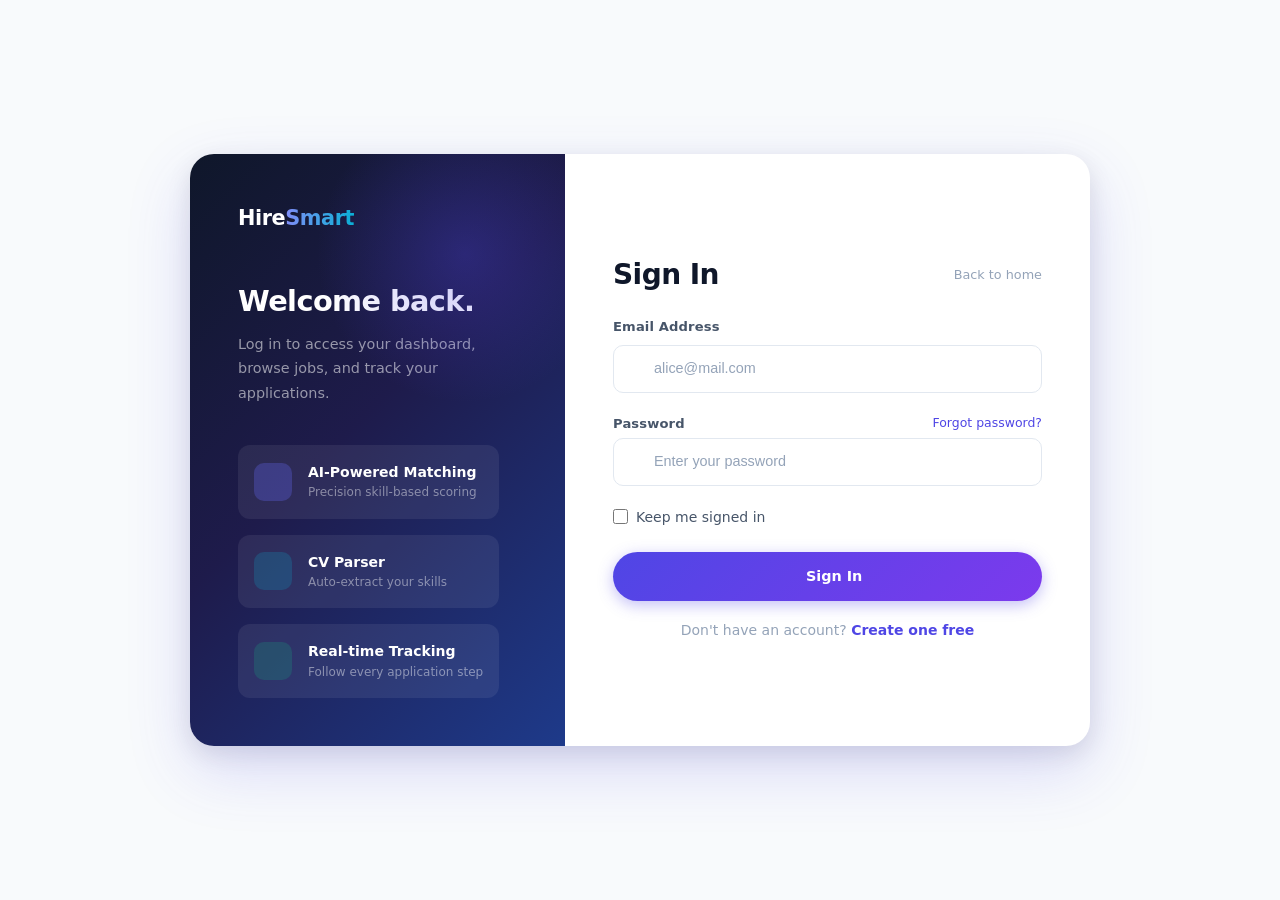
==== commit 4da3b96b: "edited and added new files to frontend and backend, created requirements.txt" ====
--- a/frontend/dashboard_candidate.html
+++ b/frontend/dashboard_candidate.html
@@ -39,11 +39,8 @@
 
     <div class="sidebar-section-label">Account</div>
     <nav class="sidebar-nav">
-      <a href="#" class="sidebar-link">
+      <a href="profile.html" class="sidebar-link">
         <i class="bi bi-person-circle"></i> My Profile
-      </a>
-      <a href="#" class="sidebar-link">
-        <i class="bi bi-gear"></i> Settings
       </a>
       <a href="login.html" class="sidebar-link" style="color:rgba(239,68,68,.7);">
         <i class="bi bi-box-arrow-left"></i> Log Out
@@ -262,31 +259,8 @@
               <a href="applications.html" class="btn btn-soft-primary btn-sm">See All</a>
             </div>
             <div class="section-divider" style="margin:0;"></div>
-            <div style="padding:.5rem 0;">
-              <div class="d-flex align-items-center gap-3 px-4 py-2">
-                <div style="width:34px;height:34px;border-radius:8px;background:linear-gradient(135deg,#818cf8,#a78bfa);display:flex;align-items:center;justify-content:center;font-weight:700;color:#fff;font-size:.7rem;flex-shrink:0;">TS</div>
-                <div style="flex:1;min-width:0;">
-                  <div style="font-weight:600;font-size:.85rem;white-space:nowrap;overflow:hidden;text-overflow:ellipsis;">Full Stack Developer</div>
-                  <div style="font-size:.72rem;color:var(--text-muted);">2 days ago</div>
-                </div>
-                <span class="badge-modern badge-shortlisted">Shortlisted</span>
-              </div>
-              <div class="d-flex align-items-center gap-3 px-4 py-2">
-                <div style="width:34px;height:34px;border-radius:8px;background:linear-gradient(135deg,#06b6d4,#3b82f6);display:flex;align-items:center;justify-content:center;font-weight:700;color:#fff;font-size:.7rem;flex-shrink:0;">CV</div>
-                <div style="flex:1;min-width:0;">
-                  <div style="font-weight:600;font-size:.85rem;white-space:nowrap;overflow:hidden;text-overflow:ellipsis;">Data Analyst</div>
-                  <div style="font-size:.72rem;color:var(--text-muted);">5 days ago</div>
-                </div>
-                <span class="badge-modern badge-pending">Pending</span>
-              </div>
-              <div class="d-flex align-items-center gap-3 px-4 py-2">
-                <div style="width:34px;height:34px;border-radius:8px;background:linear-gradient(135deg,#10b981,#059669);display:flex;align-items:center;justify-content:center;font-weight:700;color:#fff;font-size:.7rem;flex-shrink:0;">IN</div>
-                <div style="flex:1;min-width:0;">
-                  <div style="font-weight:600;font-size:.85rem;white-space:nowrap;overflow:hidden;text-overflow:ellipsis;">ML Engineer</div>
-                  <div style="font-size:.72rem;color:var(--text-muted);">1 week ago</div>
-                </div>
-                <span class="badge-modern badge-interview">Interview</span>
-              </div>
+            <div style="padding:.5rem 0;" id="recentApplicationsList">
+              <div class="px-4 py-3" style="color:var(--text-muted);font-size:.875rem;">Loading…</div>
             </div>
           </div>
 
@@ -336,6 +310,18 @@
     document.getElementById('sidebarOverlay').classList.remove('show');
   }
 
+  function recentAppRow(app) {
+    return `
+      <div class="d-flex align-items-center gap-3 px-4 py-2">
+        <div style="width:34px;height:34px;border-radius:8px;background:var(--grad-primary);display:flex;align-items:center;justify-content:center;font-weight:700;color:#fff;font-size:.7rem;flex-shrink:0;">${initials(app.company_name)}</div>
+        <div style="flex:1;min-width:0;">
+          <div style="font-weight:600;font-size:.85rem;white-space:nowrap;overflow:hidden;text-overflow:ellipsis;">${escapeHtml(app.job_title)}</div>
+          <div style="font-size:.72rem;color:var(--text-muted);">${escapeHtml(app.company_name)}</div>
+        </div>
+        <span class="badge-modern ${statusClass(app.status)}">${statusLabel(app.status)}</span>
+      </div>`;
+  }
+
   function dashboardMatchRow(job) {
     const score = Math.round(job.match_score || 0);
     const ringClass = score >= 75 ? 'match-ring-high' : score >= 50 ? 'match-ring-mid' : 'match-ring-low';
@@ -372,7 +358,11 @@
     if (!user) return;
 
     try {
-      const data = await apiRequest('candidate_dashboard.php');
+      const [data, appsData] = await Promise.all([
+        apiRequest('candidate_dashboard.php'),
+        apiRequest('get_applications.php'),
+      ]);
+
       document.getElementById('welcomeTitle').textContent = `Welcome back, ${data.user.name}!`;
       const values = document.querySelectorAll('.stat-value');
       values[0].textContent = data.stats.applications;
@@ -387,12 +377,31 @@
       document.getElementById('candidateSkillsList').innerHTML = data.skills.length
         ? data.skills.map(skill => `<span class="skill-tag ${escapeHtml(skill.category)}">${escapeHtml(skill.skill_name)}</span>`).join('')
         : '<span style="color:var(--text-muted);font-size:.875rem;">No skills yet. Upload your CV to build your profile.</span>';
+
+      const recent = appsData.applications.slice(0, 3);
+      document.getElementById('recentApplicationsList').innerHTML = recent.length
+        ? recent.map(recentAppRow).join('')
+        : '<div class="px-4 py-3" style="color:var(--text-muted);font-size:.875rem;">No applications yet.</div>';
     } catch (error) {
       showToast(error.message, 'warning');
     }
   }
 
-  document.addEventListener('DOMContentLoaded', loadCandidateDashboard);
+  async function loadNotifications() {
+    try {
+      const data = await apiRequest('get_notifications.php');
+      if (data.notifications && data.notifications.length > 0) {
+        data.notifications.forEach(n => showToast(n.message, 'info'));
+      }
+    } catch (_) {
+      // notifications are non-critical — fail silently
+    }
+  }
+
+  document.addEventListener('DOMContentLoaded', () => {
+    loadCandidateDashboard();
+    loadNotifications();
+  });
 </script>
 </body>
 </html>
--- a/frontend/styles.css
+++ b/frontend/styles.css
@@ -1237,3 +1237,70 @@
 }
 
 .sidebar-overlay.show { display: block; }
+
+/* ── Notification Panel ──────────────────────────────────────────────────── */
+.hs-notif-panel {
+  position: fixed;
+  top: 72px;
+  right: 16px;
+  z-index: 1080;
+  width: 340px;
+  max-height: 460px;
+  background: var(--surface);
+  border: 1px solid var(--border);
+  border-radius: var(--radius-xl);
+  box-shadow: var(--shadow-xl);
+  display: none;
+  flex-direction: column;
+  overflow: hidden;
+}
+.hs-notif-panel.open { display: flex; }
+
+.hs-notif-head {
+  display: flex;
+  align-items: center;
+  justify-content: space-between;
+  padding: 1rem 1.25rem .875rem;
+  border-bottom: 1px solid var(--border);
+  flex-shrink: 0;
+}
+.hs-notif-head span { font-size: .95rem; }
+.hs-notif-close {
+  background: none;
+  border: none;
+  cursor: pointer;
+  padding: .25rem .4rem;
+  border-radius: var(--radius-sm);
+  color: var(--text-muted);
+  font-size: 1rem;
+  line-height: 1;
+  transition: background .15s;
+}
+.hs-notif-close:hover { background: var(--surface-alt); color: var(--text); }
+
+.hs-notif-body { overflow-y: auto; flex: 1; }
+
+.hs-notif-item {
+  padding: .875rem 1.25rem;
+  border-bottom: 1px solid var(--border);
+  transition: background .15s;
+}
+.hs-notif-item:last-child { border-bottom: none; }
+.hs-notif-item:hover { background: var(--surface-alt); }
+.hs-notif-item.hs-notif-unread { background: rgba(79,70,229,.04); }
+.hs-notif-item.hs-notif-unread:hover { background: rgba(79,70,229,.08); }
+
+.hs-notif-msg {
+  font-size: .875rem;
+  line-height: 1.45;
+  color: var(--text);
+  margin-bottom: .3rem;
+}
+.hs-notif-time { font-size: .72rem; color: var(--text-muted); }
+
+.hs-notif-empty {
+  padding: 2.5rem 1.25rem;
+  text-align: center;
+  color: var(--text-muted);
+  font-size: .875rem;
+}
